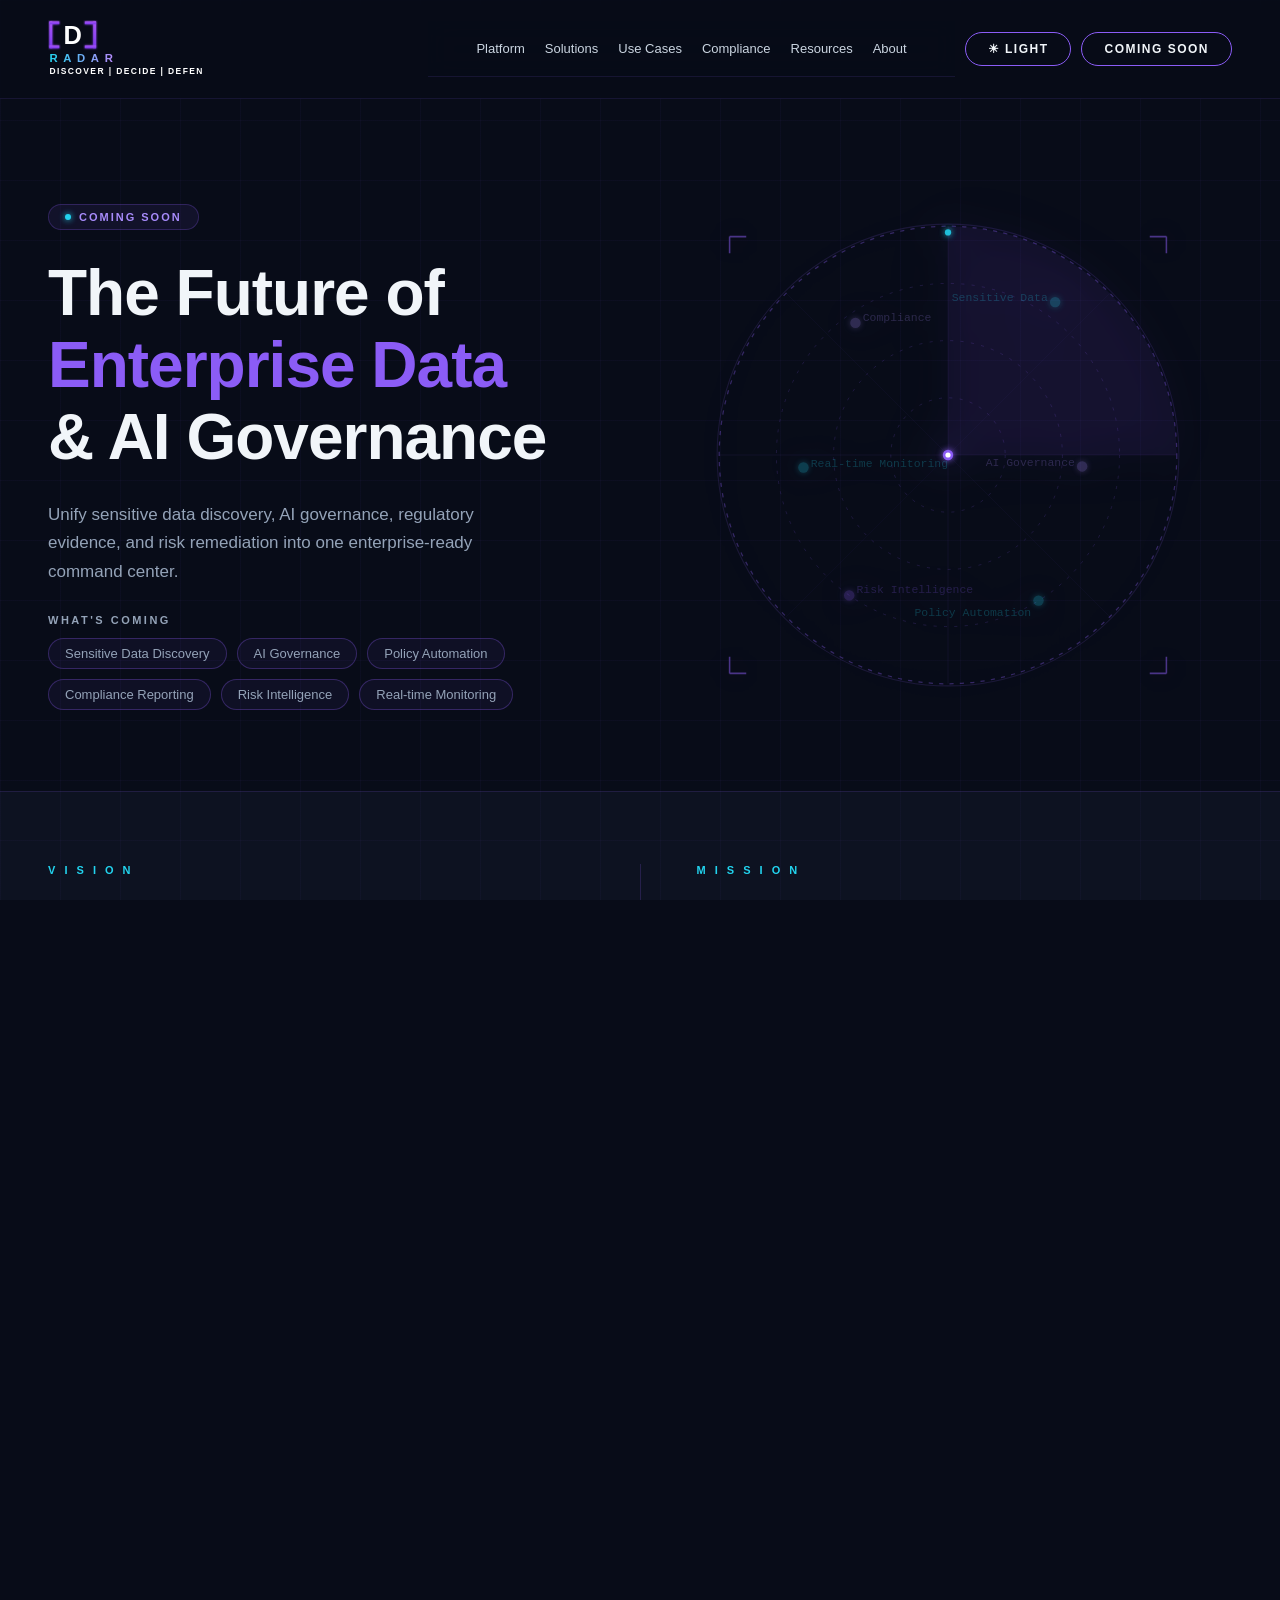
==== index.html @ 1f40375f "Fix: force light mode text colors in Vision/Mission with !important" ====
<!DOCTYPE html>
<html lang="en">
<head>
  <meta charset="UTF-8" />
  <meta name="viewport" content="width=device-width, initial-scale=1.0" />
  <title>D-Radar — The Future of Enterprise Data & AI Governance</title>
  <meta name="description" content="D-Radar is the command center for enterprise data and AI governance. Data Lineage, AI Model Governance, Policy Automation, Compliance Reporting." />
  <style>
    *, *::before, *::after { box-sizing: border-box; margin: 0; padding: 0; }

    :root {
      --bg:        #080c18;
      --bg2:       #0d1221;
      --purple:    #8b5cf6;
      --purple2:   #a78bfa;
      --cyan:      #22d3ee;
      --text:      #f1f5f9;
      --muted:     #94a3b8;
      --border:    rgba(139,92,246,0.25);
    }

    html, body {
      height: 100%;
      font-family: 'Inter', -apple-system, BlinkMacSystemFont, 'Segoe UI', sans-serif;
      background: var(--bg);
      color: var(--text);
      overflow-x: hidden;
    }

    /* ── NAV ── */
    nav {
      position: fixed; top: 0; left: 0; right: 0; z-index: 100;
      display: flex; align-items: center; justify-content: space-between;
      padding: 20px 48px;
      background: rgba(8,12,24,0.85);
      backdrop-filter: blur(12px);
      border-bottom: 1px solid rgba(139,92,246,0.12);
    }

    .logo {
      display: flex; align-items: center;
      text-decoration: none;
      gap: 0;
    }
    .logo svg { height: 58px; width: auto; }

    .nav-cta {
      padding: 9px 22px;
      border: 1.5px solid var(--purple);
      border-radius: 999px;
      font-size: 12px; font-weight: 600; letter-spacing: 1.5px;
      color: var(--text); text-transform: uppercase;
      cursor: pointer; background: transparent;
      transition: background 0.2s, color 0.2s;
    }
    .nav-cta:hover { background: var(--purple); color: #fff; }

    /* ── HERO ── */
    .hero {
      display: grid;
      grid-template-columns: 1fr 1fr;
      align-items: center;
      padding: 96px 48px 72px;
      gap: 48px;
      max-width: 1400px;
      margin: 0 auto;
    }

    .hero-left { display: flex; flex-direction: column; gap: 28px; }

    .badge {
      display: inline-flex; align-items: center; gap: 8px;
      padding: 6px 16px;
      border: 1px solid var(--border);
      border-radius: 999px;
      font-size: 11px; font-weight: 700; letter-spacing: 2px;
      color: var(--purple2); text-transform: uppercase;
      background: rgba(139,92,246,0.08);
      width: fit-content;
    }
    .badge-dot {
      width: 6px; height: 6px; border-radius: 50%;
      background: var(--cyan);
      box-shadow: 0 0 6px var(--cyan);
      animation: pulse 2s ease-in-out infinite;
    }
    @keyframes pulse {
      0%, 100% { opacity: 1; transform: scale(1); }
      50% { opacity: 0.5; transform: scale(0.8); }
    }

    h1 {
      font-size: clamp(38px, 5vw, 64px);
      font-weight: 800;
      line-height: 1.12;
      letter-spacing: -1px;
    }
    h1 .accent { color: var(--purple); }

    .subtitle {
      font-size: 17px;
      color: var(--muted);
      line-height: 1.65;
      max-width: 440px;
    }

    /* ── EMAIL FORM ── */
    .form-row {
      display: flex; gap: 0;
      max-width: 420px;
    }
    .form-row input {
      flex: 1;
      padding: 14px 20px;
      background: rgba(255,255,255,0.05);
      border: 1.5px solid rgba(139,92,246,0.35);
      border-right: none;
      border-radius: 10px 0 0 10px;
      font-size: 14px; color: var(--text);
      outline: none;
      transition: border-color 0.2s;
    }
    .form-row input::placeholder { color: var(--muted); }
    .form-row input:focus { border-color: var(--purple); }
    .form-row button {
      padding: 14px 26px;
      background: var(--purple);
      border: none;
      border-radius: 0 10px 10px 0;
      font-size: 14px; font-weight: 700; color: #fff;
      cursor: pointer;
      transition: background 0.2s, transform 0.1s;
      white-space: nowrap;
    }
    .form-row button:hover { background: #7c3aed; }
    .form-row button:active { transform: scale(0.98); }

    .form-note {
      font-size: 12px; color: var(--muted);
      margin-top: -16px;
    }

    /* ── WHAT'S COMING ── */
    .features-label {
      font-size: 11px; font-weight: 700; letter-spacing: 2.5px;
      color: var(--muted); text-transform: uppercase;
    }
    .features-pills {
      display: flex; flex-wrap: wrap; gap: 10px;
    }
    .pill {
      padding: 7px 16px;
      border: 1px solid rgba(139,92,246,0.3);
      border-radius: 999px;
      font-size: 13px; color: var(--muted);
      background: rgba(139,92,246,0.06);
      transition: border-color 0.2s, color 0.2s, background 0.2s;
      cursor: default;
    }
    .pill:hover {
      border-color: var(--purple);
      color: var(--purple2);
      background: rgba(139,92,246,0.12);
    }

    /* ── SUCCESS STATE ── */
    .success-msg {
      display: none;
      align-items: center;
      padding: 14px 20px;
      background: rgba(34,211,238,0.08);
      border: 1px solid rgba(34,211,238,0.3);
      border-radius: 10px;
      font-size: 14px; color: var(--cyan);
      max-width: 420px;
    }
    .success-msg.show { display: flex; }

    /* ── RADAR ── */
    .hero-right {
      display: flex; align-items: center; justify-content: center;
      position: relative;
    }

    .radar-wrap {
      position: relative;
      width: min(520px, 90vw);
      aspect-ratio: 1;
    }

    .radar-svg {
      width: 100%; height: 100%;
      overflow: visible;
    }

    /* Rotating sweep */
    .sweep-group {
      transform-origin: 50% 50%;
      animation: spin 6s linear infinite;
    }
    @keyframes spin {
      from { transform: rotate(0deg); }
      to   { transform: rotate(360deg); }
    }

    /* Blips — flash when sweep hits them */
    .blip {
      animation: blip-flash 6s ease-out infinite;
      opacity: 0.25;
    }
    @keyframes blip-flash {
      0%   { opacity: 1; }
      15%  { opacity: 0.7; }
      40%  { opacity: 0.25; }
      100% { opacity: 0.25; }
    }

    /* Glow on radar circle */
    .radar-glow {
      filter: drop-shadow(0 0 18px rgba(139,92,246,0.4))
              drop-shadow(0 0 36px rgba(139,92,246,0.15));
    }

    /* ── FOOTER ── */
    footer {
      border-top: 1px solid rgba(139,92,246,0.12);
      padding: 24px 48px;
      display: flex; align-items: center; justify-content: space-between;
      font-size: 13px; color: var(--muted);
      max-width: 100%;
    }
    footer a { color: var(--muted); text-decoration: none; }
    footer a:hover { color: var(--purple2); }

    /* ── BG GRID ── */
    body::before {
      content: '';
      position: fixed; inset: 0; z-index: 0;
      background-image:
        linear-gradient(rgba(139,92,246,0.04) 1px, transparent 1px),
        linear-gradient(90deg, rgba(139,92,246,0.04) 1px, transparent 1px);
      background-size: 60px 60px;
      pointer-events: none;
    }
    nav, .hero, footer { position: relative; z-index: 1; }

    /* ── LIGHT MODE ── */
    body.light { background: #f8f9ff; color: #1e1b4b; }
    body.light::before { background: radial-gradient(circle at 15% 10%,rgba(79,70,229,.1),transparent 28rem),linear-gradient(180deg,#f8f9ff,#eef2ff 70%); }
    body.light::after { background-image: linear-gradient(rgba(79,70,229,.04) 1px,transparent 1px),linear-gradient(90deg,rgba(79,70,229,.04) 1px,transparent 1px); }
    body.light nav { background: rgba(255,255,255,.95); border-bottom-color: rgba(79,70,229,.15); }
    /* !important overrides inline style= on nav links */
    body.light nav a { color: #374151 !important; }
    body.light nav a:hover { color: #4f46e5 !important; }
    body.light .logo-d { fill: #1e1b4b; }
    body.light .logo-tagline { fill: #000000 !important; }
    body.light h1 { color: #1e1b4b; }
    body.light h1 .accent { color: #4f46e5; }
    body.light .subtitle { color: #374151; }
    body.light .badge { background: rgba(79,70,229,.08); border-color: rgba(79,70,229,.25); color: #4f46e5; }
    body.light .badge-dot { background: #4f46e5; box-shadow: 0 0 6px #4f46e5; }
    body.light .features-label { color: #374151; font-weight: 800; }
    body.light .pill { border-color: rgba(79,70,229,.25); color: #374151; background: rgba(79,70,229,.05); }
    body.light .pill:hover { border-color: #4f46e5; color: #4f46e5; background: rgba(79,70,229,.1); }
    body.light .form-row input { background: #fff; border-color: rgba(79,70,229,.35); color: #1e1b4b; }
    body.light .form-row input::placeholder { color: #94a3b8; }
    body.light .form-row button { background: #4f46e5; }
    body.light .form-row button:hover { background: #4338ca; }
    body.light .form-note { color: #64748b; }
    body.light footer { border-top-color: rgba(79,70,229,.14); color: #64748b; }
    body.light footer a { color: #64748b; }
    body.light footer a:hover { color: #4f46e5; }
    body.light .nav-cta { border-color: rgba(79,70,229,.4); color: #4f46e5 !important; }
    body.light .nav-cta:hover { background: #4f46e5; color: #fff !important; }
    body.light .ham-btn { border-color: rgba(79,70,229,.4); color: #4f46e5; }
    body.light .nav-links-home { background: rgba(255,255,255,.97); border-bottom-color: rgba(79,70,229,.15); }
    body.light .nav-links-home a { border-bottom-color: rgba(79,70,229,.08); }
    body.light .success-msg { background: rgba(79,70,229,.08); border-color: rgba(79,70,229,.3); color: #4f46e5; }
    body.light .radar-svg text { fill: #0f172a !important; fill-opacity: 1 !important; }
    body.light .blip { opacity: 1 !important; animation: none !important; }

    /* ── VISION / MISSION ── */
    .vm-section {
      background: #0d1221;
      border-top: 1px solid rgba(139,92,246,.15);
      border-bottom: 1px solid rgba(139,92,246,.15);
      padding: 72px 48px;
    }
    .vm-inner {
      max-width: 1200px; margin: 0 auto;
      display: grid; grid-template-columns: 1fr auto 1fr; gap: 0; align-items: start;
    }
    .vm-label {
      font-size: 11px; font-weight: 700; letter-spacing: 3px;
      text-transform: uppercase; display: block; margin-bottom: 20px;
    }
    .vm-heading {
      font-size: clamp(28px, 3.5vw, 46px); font-weight: 900;
      color: #fff; line-height: 1.1; letter-spacing: -1px; margin: 0;
    }
    .vm-rule {
      width: 60px; height: 3px; background: var(--cyan);
      margin: 24px 0 28px; border-radius: 2px;
    }
    .vm-body {
      font-size: 16px; color: var(--muted); line-height: 1.7; max-width: 480px;
    }
    .vm-divider {
      width: 1px; background: rgba(139,92,246,.2);
      margin: 0 56px; align-self: stretch; min-height: 200px;
    }
    .vm-cards { display: flex; flex-direction: column; gap: 14px; margin-top: 0; }
    .vm-card {
      border-left: 3px solid var(--accent);
      background: rgba(255,255,255,.04);
      border-radius: 0 12px 12px 0;
      padding: 16px 20px;
    }
    .vm-card strong { display: block; font-size: 15px; font-weight: 700; color: #fff; margin-bottom: 5px; }
    .vm-card p { font-size: 13px; color: var(--muted); line-height: 1.5; margin: 0; }

    /* light mode */
    body.light .vm-section { background: #eef2ff !important; border-color: rgba(79,70,229,.15); }
    body.light .vm-label { color: #4f46e5 !important; }
    body.light .vm-heading { color: #1e1b4b !important; }
    body.light .vm-rule { background: #4f46e5 !important; }
    body.light .vm-body { color: #374151 !important; }
    body.light .vm-divider { background: rgba(79,70,229,.2); }
    body.light .vm-card { background: rgba(79,70,229,.08) !important; }
    body.light .vm-card strong { color: #1e1b4b !important; }
    body.light .vm-card p { color: #374151 !important; }

    /* ── NOTIFY SECTION ── */
    .notify-section {
      padding: 72px 48px;
      border-top: 1px solid rgba(139,92,246,.15);
    }
    .notify-inner {
      max-width: 1200px; margin: 0 auto;
      display: flex; align-items: center; justify-content: space-between;
      gap: 48px; flex-wrap: wrap;
    }
    .notify-heading {
      font-size: clamp(28px, 3vw, 42px); font-weight: 900;
      color: #fff; line-height: 1.1; letter-spacing: -1px; margin: 0 0 10px;
    }
    .notify-sub { font-size: 16px; color: var(--muted); line-height: 1.6; }
    .notify-form-wrap { flex: 1; min-width: 280px; max-width: 440px; display: flex; flex-direction: column; gap: 10px; }
    body.light .notify-heading { color: #1e1b4b; }
    body.light .notify-sub { color: #374151; }
    body.light .notify-section { border-top-color: rgba(79,70,229,.15); }

    /* ── HAMBURGER ── */
    .nav-links-home { display: flex; align-items: center; gap: 20px; }
    .ham-btn {
      display: none; background: transparent; border: 1px solid rgba(139,92,246,.35);
      color: #a78bfa; border-radius: 10px; padding: 8px 10px; cursor: pointer;
      line-height: 0; transition: .2s;
    }
    .ham-btn:hover { background: rgba(139,92,246,.12); }
    .nav-actions-home { display: flex; align-items: center; gap: 10px; }

    /* ── RESPONSIVE ── */
    @media (max-width: 1024px) {
      nav { padding: 16px 24px; }
      .nav-links-home {
        display: none; flex-direction: column; align-items: stretch;
        position: fixed; top: 66px; left: 0; right: 0;
        background: rgba(8,12,24,.97); backdrop-filter: blur(16px);
        border-bottom: 1px solid rgba(139,92,246,.2);
        padding: 8px 0; z-index: 99;
      }
      .nav-links-home.open { display: flex; }
      .nav-links-home a {
        padding: 14px 24px !important; font-size: 15px !important;
        border-bottom: 1px solid rgba(139,92,246,.08);
      }
      .nav-links-home a:last-child { border-bottom: none; }
      .ham-btn { display: inline-flex; }
      .nav-cta-coming-soon { display: none; }
      .hero {
        grid-template-columns: 1fr;
        padding: 80px 24px 60px;
        text-align: center;
      }
      .hero-left { align-items: center; }
      .subtitle { max-width: 100%; }
      .form-row { max-width: 100%; }
      .features-pills { justify-content: center; }
      .hero-right { order: -1; }
      .radar-wrap { width: min(320px, 80vw); }
      footer { padding: 20px 24px; flex-direction: column; gap: 8px; text-align: center; }
      .vm-section { padding: 52px 24px; }
      .notify-section { padding: 52px 24px; }
      .notify-inner { flex-direction: column; align-items: flex-start; }
      .notify-form-wrap { max-width: 100%; width: 100%; }
      .vm-inner { grid-template-columns: 1fr; gap: 48px; }
      .vm-divider { display: none; }
      .vm-body { max-width: 100%; }
    }
  </style>
</head>
<body>

<!-- NAV -->
<nav>
  <a class="logo" href="#">
    <svg viewBox="0 0 220 82" fill="none" xmlns="http://www.w3.org/2000/svg">
      <defs>
        <linearGradient id="bracketGrad" x1="0" y1="0" x2="0" y2="1">
          <stop offset="0%" stop-color="#a855f7"/>
          <stop offset="100%" stop-color="#7c3aed"/>
        </linearGradient>
        <linearGradient id="textGrad" x1="0" y1="0" x2="1" y2="0">
          <stop offset="0%" stop-color="#22d3ee"/>
          <stop offset="100%" stop-color="#c084fc"/>
        </linearGradient>
        <filter id="lglow"><feGaussianBlur stdDeviation="1.5" result="b"/><feMerge><feMergeNode in="b"/><feMergeNode in="SourceGraphic"/></feMerge></filter>
      </defs>
      <g filter="url(#lglow)">
        <rect x="2"  y="2"  width="4" height="38" fill="url(#bracketGrad)"/>
        <rect x="2"  y="2"  width="14" height="4"  fill="url(#bracketGrad)"/>
        <rect x="2"  y="36" width="14" height="4"  fill="url(#bracketGrad)"/>
      </g>
      <g filter="url(#lglow)">
        <rect x="64" y="2"  width="4" height="38" fill="url(#bracketGrad)"/>
        <rect x="52" y="2"  width="16" height="4"  fill="url(#bracketGrad)"/>
        <rect x="52" y="36" width="16" height="4"  fill="url(#bracketGrad)"/>
      </g>
      <text x="35" y="34" font-family="Arial Black,Arial,sans-serif" font-weight="900"
            font-size="36" fill="white" text-anchor="middle" class="logo-d">D</text>
      <text x="2" y="60" font-family="Arial,sans-serif" font-weight="700"
            font-size="16" fill="url(#textGrad)" letter-spacing="8">RADAR</text>
      <text x="2" y="77" font-family="Arial,sans-serif" font-weight="700"
            font-size="12" fill="white" letter-spacing="2" class="logo-tagline">DISCOVER  |  DECIDE  |  DEFEND</text>
    </svg>
  </a>
  <div class="nav-actions-home">
    <nav id="index-nav-links" class="nav-links-home">
      <a href="platform.html" style="font-size:13px;color:#cbd5e1;text-decoration:none;font-weight:500;">Platform</a>
      <a href="solutions.html" style="font-size:13px;color:#cbd5e1;text-decoration:none;font-weight:500;">Solutions</a>
      <a href="use-cases.html" style="font-size:13px;color:#cbd5e1;text-decoration:none;font-weight:500;">Use Cases</a>
      <a href="compliance.html" style="font-size:13px;color:#cbd5e1;text-decoration:none;font-weight:500;">Compliance</a>
      <a href="resources.html" style="font-size:13px;color:#cbd5e1;text-decoration:none;font-weight:500;">Resources</a>
      <a href="about.html" style="font-size:13px;color:#cbd5e1;text-decoration:none;font-weight:500;">About</a>
    </nav>
    <button id="theme-toggle" class="nav-cta" style="font-size:12px;">☀ Light</button>
    <button class="nav-cta nav-cta-coming-soon" onclick="document.getElementById('email').focus()">Coming Soon</button>
    <button id="ham-btn" class="ham-btn" aria-label="Open navigation menu" aria-expanded="false" aria-controls="index-nav-links">
      <svg viewBox="0 0 24 24" width="20" height="20" fill="none" stroke="currentColor" stroke-width="2.5" stroke-linecap="round" aria-hidden="true"><line x1="3" y1="6" x2="21" y2="6"/><line x1="3" y1="12" x2="21" y2="12"/><line x1="3" y1="18" x2="21" y2="18"/></svg>
    </button>
  </div>
</nav>

<!-- HERO -->
<section class="hero">
  <div class="hero-left">
    <span class="badge"><span class="badge-dot"></span>Coming Soon</span>

    <h1>The Future of<br><span class="accent">Enterprise Data</span><br>&amp; AI Governance</h1>

    <p class="subtitle">
      Unify sensitive data discovery, AI governance, regulatory evidence, and risk remediation into one enterprise-ready command center.
    </p>

    <div style="display:flex;flex-direction:column;gap:12px">
      <span class="features-label">What's Coming</span>
      <div class="features-pills">
        <span class="pill">Sensitive Data Discovery</span>
        <span class="pill">AI Governance</span>
        <span class="pill">Policy Automation</span>
        <span class="pill">Compliance Reporting</span>
        <span class="pill">Risk Intelligence</span>
        <span class="pill">Real-time Monitoring</span>
      </div>
    </div>
  </div>

  <!-- RADAR -->
  <div class="hero-right">
    <div class="radar-wrap">
      <svg class="radar-svg radar-glow" viewBox="0 0 500 500" fill="none" xmlns="http://www.w3.org/2000/svg">
        <defs>
          <filter id="lineGlow" x="-50%" y="-50%" width="200%" height="200%">
            <feGaussianBlur stdDeviation="3" result="blur"/>
            <feMerge><feMergeNode in="blur"/><feMergeNode in="SourceGraphic"/></feMerge>
          </filter>
          <filter id="blipGlow" x="-100%" y="-100%" width="300%" height="300%">
            <feGaussianBlur stdDeviation="3" result="blur"/>
            <feMerge><feMergeNode in="blur"/><feMergeNode in="SourceGraphic"/></feMerge>
          </filter>
          <clipPath id="radarClip">
            <circle cx="250" cy="250" r="220"/>
          </clipPath>
        </defs>

        <!-- Outer ring glow -->
        <circle cx="250" cy="250" r="222" stroke="#8b5cf6" stroke-width="1" stroke-opacity="0.15"/>

        <!-- Concentric circles -->
        <circle cx="250" cy="250" r="220" stroke="#8b5cf6" stroke-width="1.2" stroke-opacity="0.35" stroke-dasharray="4 6"/>
        <circle cx="250" cy="250" r="165" stroke="#8b5cf6" stroke-width="0.8" stroke-opacity="0.2" stroke-dasharray="3 7"/>
        <circle cx="250" cy="250" r="110" stroke="#8b5cf6" stroke-width="0.8" stroke-opacity="0.2" stroke-dasharray="3 7"/>
        <circle cx="250" cy="250" r="55"  stroke="#8b5cf6" stroke-width="0.8" stroke-opacity="0.2" stroke-dasharray="3 7"/>

        <!-- Cross-hair lines -->
        <line x1="30"  y1="250" x2="470" y2="250" stroke="#8b5cf6" stroke-width="0.5" stroke-opacity="0.15"/>
        <line x1="250" y1="30"  x2="250" y2="470" stroke="#8b5cf6" stroke-width="0.5" stroke-opacity="0.15"/>
        <line x1="94"  y1="94"  x2="406" y2="406" stroke="#8b5cf6" stroke-width="0.4" stroke-opacity="0.1"/>
        <line x1="406" y1="94"  x2="94"  y2="406" stroke="#8b5cf6" stroke-width="0.4" stroke-opacity="0.1"/>

        <!-- Rotating sweep group (6s period) -->
        <g class="sweep-group" style="transform-origin:250px 250px">
          <path d="M250,250 L250,30 A220,220,0,0,1,470,250 Z"
                fill="#8b5cf6" fill-opacity="0.07" clip-path="url(#radarClip)"/>
          <line x1="250" y1="250" x2="250" y2="32"
                stroke="#22d3ee" stroke-width="1.8" stroke-linecap="round"
                filter="url(#lineGlow)" stroke-opacity="0.95"/>
          <circle cx="250" cy="36" r="3" fill="#22d3ee" filter="url(#blipGlow)" opacity="0.9"/>
        </g>

        <!-- Labeled blips — delay = angle/360 * 6s -->

        <!-- Sensitive Data Discovery ~35°: delay=0.58s, r=165 -->
        <g class="blip" style="animation-delay:0.58s">
          <circle cx="353" cy="103" r="5" fill="#22d3ee" filter="url(#blipGlow)"/>
          <text x="346" y="102" font-size="11" fill="#22d3ee" fill-opacity="0.9" font-family="monospace" text-anchor="end" class="rl">Sensitive Data</text>
        </g>

        <!-- AI Governance ~95°: delay=1.58s, r=110 -->
        <g class="blip" style="animation-delay:1.58s">
          <circle cx="379" cy="261" r="5" fill="#a78bfa" filter="url(#blipGlow)"/>
          <text font-size="11" fill="#a78bfa" fill-opacity="0.9" font-family="monospace" text-anchor="end" class="rl" x="372" y="261">AI Governance</text>
        </g>

        <!-- Policy Automation ~150°: delay=2.50s, r=165 -->
        <g class="blip" style="animation-delay:2.50s">
          <circle cx="337" cy="390" r="5" fill="#22d3ee" filter="url(#blipGlow)"/>
          <text x="330" y="405" font-size="11" fill="#22d3ee" fill-opacity="0.9" font-family="monospace" text-anchor="end" class="rl">Policy Automation</text>
        </g>

        <!-- Risk Intelligence ~210°: delay=3.50s, r=155 -->
        <g class="blip" style="animation-delay:3.50s">
          <circle cx="155" cy="385" r="5" fill="#8b5cf6" filter="url(#blipGlow)"/>
          <text x="162" y="383" font-size="11" fill="#8b5cf6" fill-opacity="0.9" font-family="monospace" text-anchor="start" class="rl">Risk Intelligence</text>
        </g>

        <!-- Real-time Monitoring ~270°: delay=4.50s, r=110 -->
        <g class="blip" style="animation-delay:4.50s">
          <circle cx="111" cy="262" r="5" fill="#22d3ee" filter="url(#blipGlow)"/>
          <text font-size="11" fill="#22d3ee" fill-opacity="0.9" font-family="monospace" text-anchor="start" class="rl" x="118" y="262">Real-time Monitoring</text>
        </g>

        <!-- Compliance Reporting ~305°: delay=5.08s, r=165 -->
        <g class="blip" style="animation-delay:5.08s">
          <circle cx="161" cy="123" r="5" fill="#a78bfa" filter="url(#blipGlow)"/>
          <text x="168" y="121" font-size="11" fill="#a78bfa" fill-opacity="0.9" font-family="monospace" text-anchor="start" class="rl">Compliance</text>
        </g>

        <!-- Centre dot -->
        <circle cx="250" cy="250" r="5" fill="#8b5cf6" filter="url(#blipGlow)"/>
        <circle cx="250" cy="250" r="2.5" fill="#fff"/>

        <!-- Corner bracket decorations -->
        <g stroke="#8b5cf6" stroke-width="1.5" stroke-opacity="0.5">
          <path d="M40,40 L40,56 M40,40 L56,40"/>
          <path d="M460,40 L460,56 M460,40 L444,40"/>
          <path d="M40,460 L40,444 M40,460 L56,460"/>
          <path d="M460,460 L460,444 M460,460 L444,460"/>
        </g>

      </svg>
    </div>
  </div>
</section>

<!-- VISION / MISSION (moved up, right after hero) -->
<section class="vm-section">
  <div class="vm-inner">

    <!-- LEFT: VISION -->
    <div class="vm-vision">
      <span class="vm-label" style="color:var(--cyan)">V I S I O N</span>
      <h2 class="vm-heading">The Global Enterprise Trust Layer</h2>
      <div class="vm-rule"></div>
      <p class="vm-body">Regulatory obligation across any jurisdiction is not checked but computed. Sensitive data is not managed but governed — continuously, automatically, at scale.</p>
    </div>

    <!-- DIVIDER -->
    <div class="vm-divider"></div>

    <!-- RIGHT: MISSION -->
    <div class="vm-mission">
      <span class="vm-label" style="color:var(--cyan)">M I S S I O N</span>
      <h2 class="vm-heading">Make Compliance a Computed Property</h2>
      <div class="vm-rule" style="background:var(--purple)"></div>
      <div class="vm-cards">
        <div class="vm-card" style="--accent:#22d3ee">
          <strong>Translate</strong>
          <p>Legal text → machine-executable rules via Law-to-Code Engine</p>
        </div>
        <div class="vm-card" style="--accent:#4f8ef7">
          <strong>Enforce</strong>
          <p>Rules evaluated in &lt;100ms against every data asset, continuously</p>
        </div>
        <div class="vm-card" style="--accent:#f59e0b">
          <strong>Prove</strong>
          <p>Auto-generate evidence artefacts for every regulatory obligation</p>
        </div>
      </div>
    </div>

  </div>
</section>

<!-- NOTIFY SECTION -->
<section class="notify-section">
  <div class="notify-inner">
    <div class="notify-text">
      <span class="badge" style="margin-bottom:16px"><span class="badge-dot"></span>Coming Soon</span>
      <h2 class="notify-heading">Be first in line</h2>
      <p class="notify-sub">Get early access when [D]-Radar launches for enterprise teams.</p>
    </div>
    <div class="notify-form-wrap">
      <div class="form-row" id="form-row">
        <input type="email" id="email" placeholder="your@company.com" autocomplete="email" />
        <button onclick="handleNotify()">Notify Me</button>
      </div>
      <div class="success-msg" id="success">
        ✓&nbsp; You're on the list — we'll reach out when D-Radar launches.
      </div>
      <p class="form-note">No spam. Early access for enterprise teams.</p>
    </div>
  </div>
</section>

<!-- FOOTER -->
<footer>
  <span>© 2026 [D]-Radar. All rights reserved.</span>
  <div style="display:flex;gap:24px;align-items:center;">
    <a href="mailto:hello@dradar.in">hello@dradar.in</a>
    <span style="color:var(--purple);font-weight:700;letter-spacing:1px;">[D]RADAR.IN</span>
  </div>
</footer>

<script>
  function handleNotify() {
    const email = document.getElementById('email').value.trim()
    if (!email || !email.includes('@')) {
      document.getElementById('email').style.borderColor = '#ef4444'
      setTimeout(() => document.getElementById('email').style.borderColor = '', 1500)
      return
    }
    window.location.href = 'mailto:hello@dradar.in?subject=Early%20Access%20Request&body=Email%3A%20' + encodeURIComponent(email)
    document.getElementById('form-row').style.display = 'none'
    document.getElementById('success').classList.add('show')
  }

  document.getElementById('email').addEventListener('keydown', e => {
    if (e.key === 'Enter') handleNotify()
  })

  // Home page hamburger
  ;(function() {
    const hamBtn = document.getElementById('ham-btn')
    const navLinks = document.getElementById('index-nav-links')
    if (!hamBtn || !navLinks) return
    const HAM = '<svg viewBox="0 0 24 24" width="20" height="20" fill="none" stroke="currentColor" stroke-width="2.5" stroke-linecap="round" aria-hidden="true"><line x1="3" y1="6" x2="21" y2="6"/><line x1="3" y1="12" x2="21" y2="12"/><line x1="3" y1="18" x2="21" y2="18"/></svg>'
    const X = '<svg viewBox="0 0 24 24" width="20" height="20" fill="none" stroke="currentColor" stroke-width="2.5" stroke-linecap="round" aria-hidden="true"><line x1="4" y1="4" x2="20" y2="20"/><line x1="20" y1="4" x2="4" y2="20"/></svg>'
    function closeMenu() {
      navLinks.classList.remove('open')
      hamBtn.setAttribute('aria-expanded', 'false')
      hamBtn.innerHTML = HAM
    }
    hamBtn.addEventListener('click', () => {
      const open = navLinks.classList.toggle('open')
      hamBtn.setAttribute('aria-expanded', String(open))
      hamBtn.innerHTML = open ? X : HAM
    })
    navLinks.querySelectorAll('a').forEach(a => a.addEventListener('click', closeMenu))
    document.addEventListener('click', e => {
      if (navLinks.classList.contains('open') && !navLinks.contains(e.target) && !hamBtn.contains(e.target)) closeMenu()
    })
  })()

  ;(function() {
    const btn = document.getElementById('theme-toggle')
    function applyTheme(light) {
      document.body.classList.toggle('light', light)
      if (btn) btn.textContent = light ? '🌑 Dark' : '☀ Light'
    }
    applyTheme(localStorage.getItem('theme') === 'light')
    if (btn) {
      btn.addEventListener('click', () => {
        const isLight = !document.body.classList.contains('light')
        applyTheme(isLight)
        localStorage.setItem('theme', isLight ? 'light' : 'dark')
      })
    }
  })()
</script>
</body>
</html>
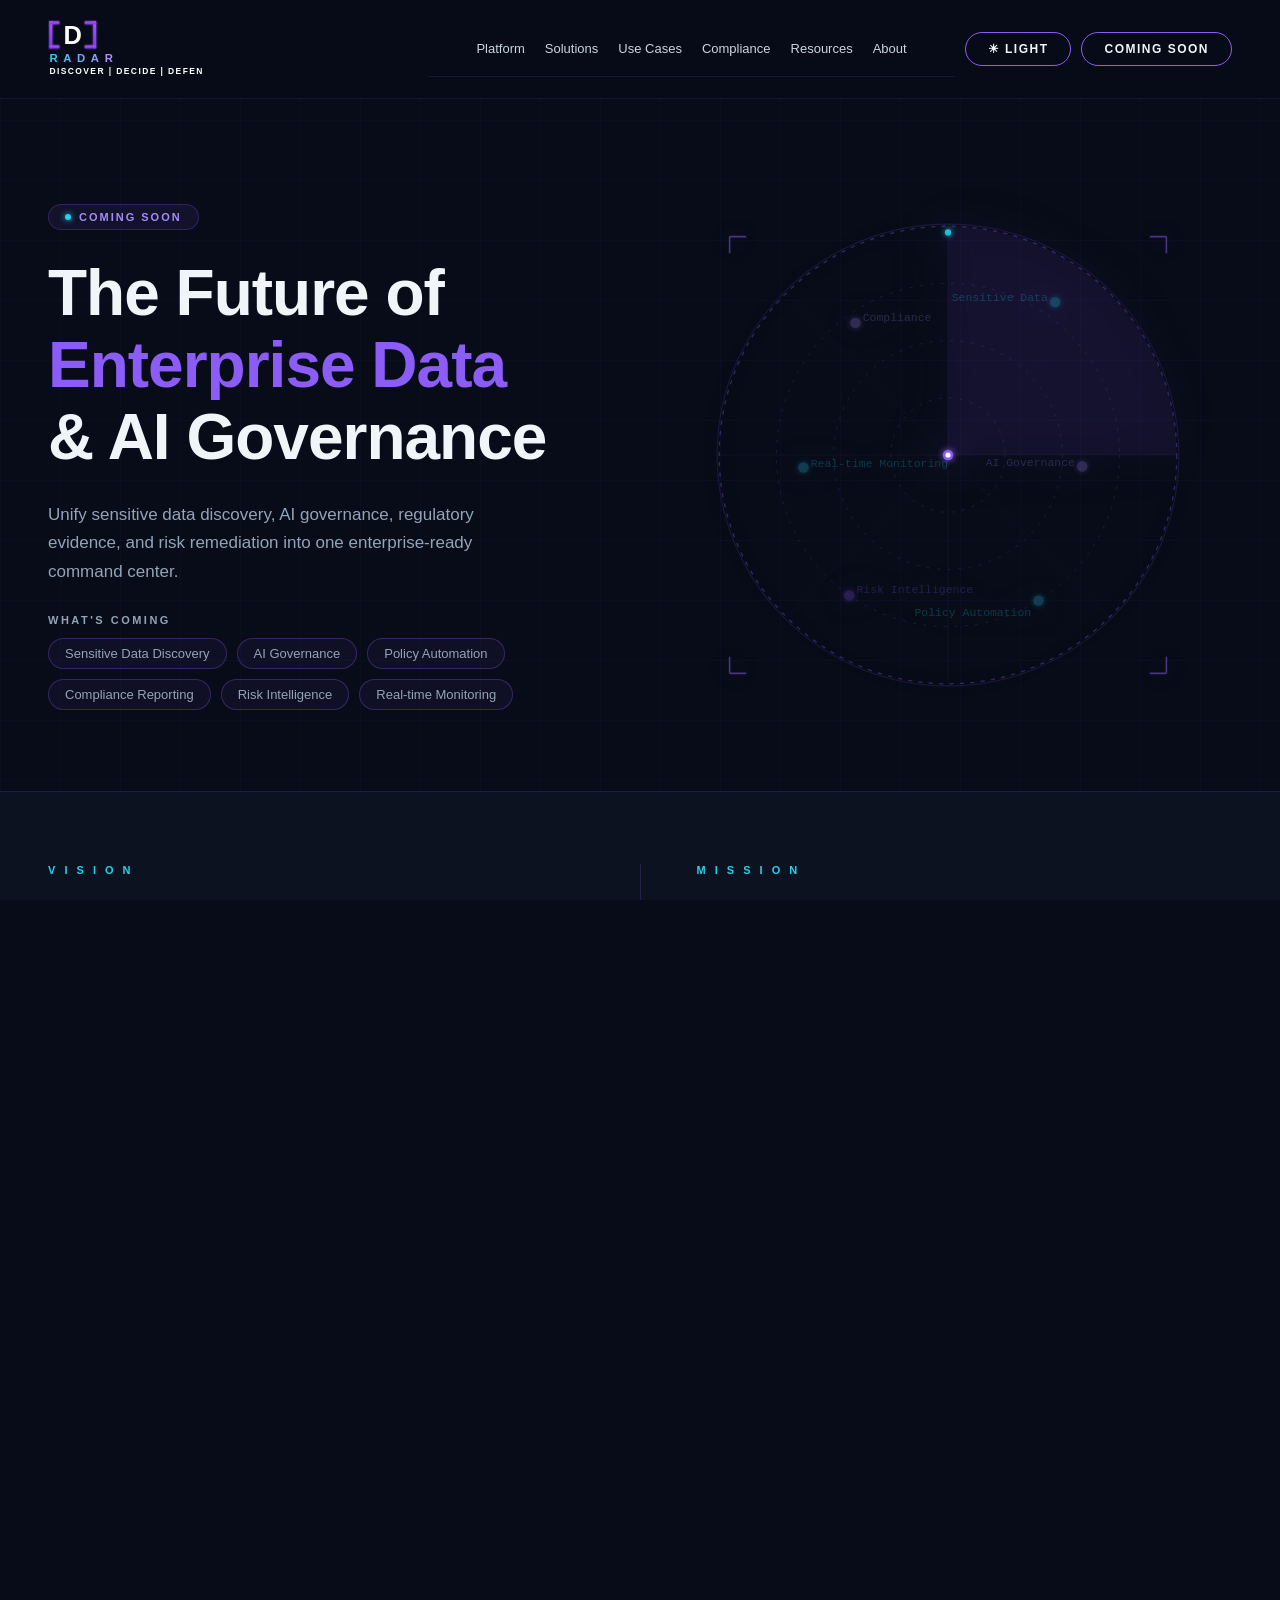
==== commit 324eb407: "Fix: add position:relative z-index:1 to vm-section and notify-section so they render above body::bef" ====
--- a/index.html
+++ b/index.html
@@ -242,7 +242,7 @@
       background-size: 60px 60px;
       pointer-events: none;
     }
-    nav, .hero, footer { position: relative; z-index: 1; }
+    nav, .hero, .vm-section, .notify-section, footer { position: relative; z-index: 1; }
 
     /* ── LIGHT MODE ── */
     body.light { background: #f8f9ff; color: #1e1b4b; }
@@ -294,6 +294,7 @@
       font-size: 11px; font-weight: 700; letter-spacing: 3px;
       text-transform: uppercase; display: block; margin-bottom: 20px;
     }
+    .vm-label-vision, .vm-label-mission { color: var(--cyan); }
     .vm-heading {
       font-size: clamp(28px, 3.5vw, 46px); font-weight: 900;
       color: #fff; line-height: 1.1; letter-spacing: -1px; margin: 0;
@@ -320,15 +321,16 @@
     .vm-card p { font-size: 13px; color: var(--muted); line-height: 1.5; margin: 0; }
 
     /* light mode */
-    body.light .vm-section { background: #eef2ff !important; border-color: rgba(79,70,229,.15); }
-    body.light .vm-label { color: #4f46e5 !important; }
-    body.light .vm-heading { color: #1e1b4b !important; }
-    body.light .vm-rule { background: #4f46e5 !important; }
-    body.light .vm-body { color: #374151 !important; }
+    body.light .vm-section { background: #eef2ff; border-color: rgba(79,70,229,.15); }
+    body.light .vm-label-vision,
+    body.light .vm-label-mission { color: #4f46e5; }
+    body.light .vm-heading { color: #1e1b4b; }
+    body.light .vm-rule { background: #4f46e5; }
+    body.light .vm-body { color: #374151; }
     body.light .vm-divider { background: rgba(79,70,229,.2); }
-    body.light .vm-card { background: rgba(79,70,229,.08) !important; }
-    body.light .vm-card strong { color: #1e1b4b !important; }
-    body.light .vm-card p { color: #374151 !important; }
+    body.light .vm-card { background: rgba(79,70,229,.08); }
+    body.light .vm-card strong { color: #1e1b4b; }
+    body.light .vm-card p { color: #374151; }
 
     /* ── NOTIFY SECTION ── */
     .notify-section {
@@ -580,7 +582,7 @@
 
     <!-- LEFT: VISION -->
     <div class="vm-vision">
-      <span class="vm-label" style="color:var(--cyan)">V I S I O N</span>
+      <span class="vm-label vm-label-vision">V I S I O N</span>
       <h2 class="vm-heading">The Global Enterprise Trust Layer</h2>
       <div class="vm-rule"></div>
       <p class="vm-body">Regulatory obligation across any jurisdiction is not checked but computed. Sensitive data is not managed but governed — continuously, automatically, at scale.</p>
@@ -591,7 +593,7 @@
 
     <!-- RIGHT: MISSION -->
     <div class="vm-mission">
-      <span class="vm-label" style="color:var(--cyan)">M I S S I O N</span>
+      <span class="vm-label vm-label-mission">M I S S I O N</span>
       <h2 class="vm-heading">Make Compliance a Computed Property</h2>
       <div class="vm-rule" style="background:var(--purple)"></div>
       <div class="vm-cards">
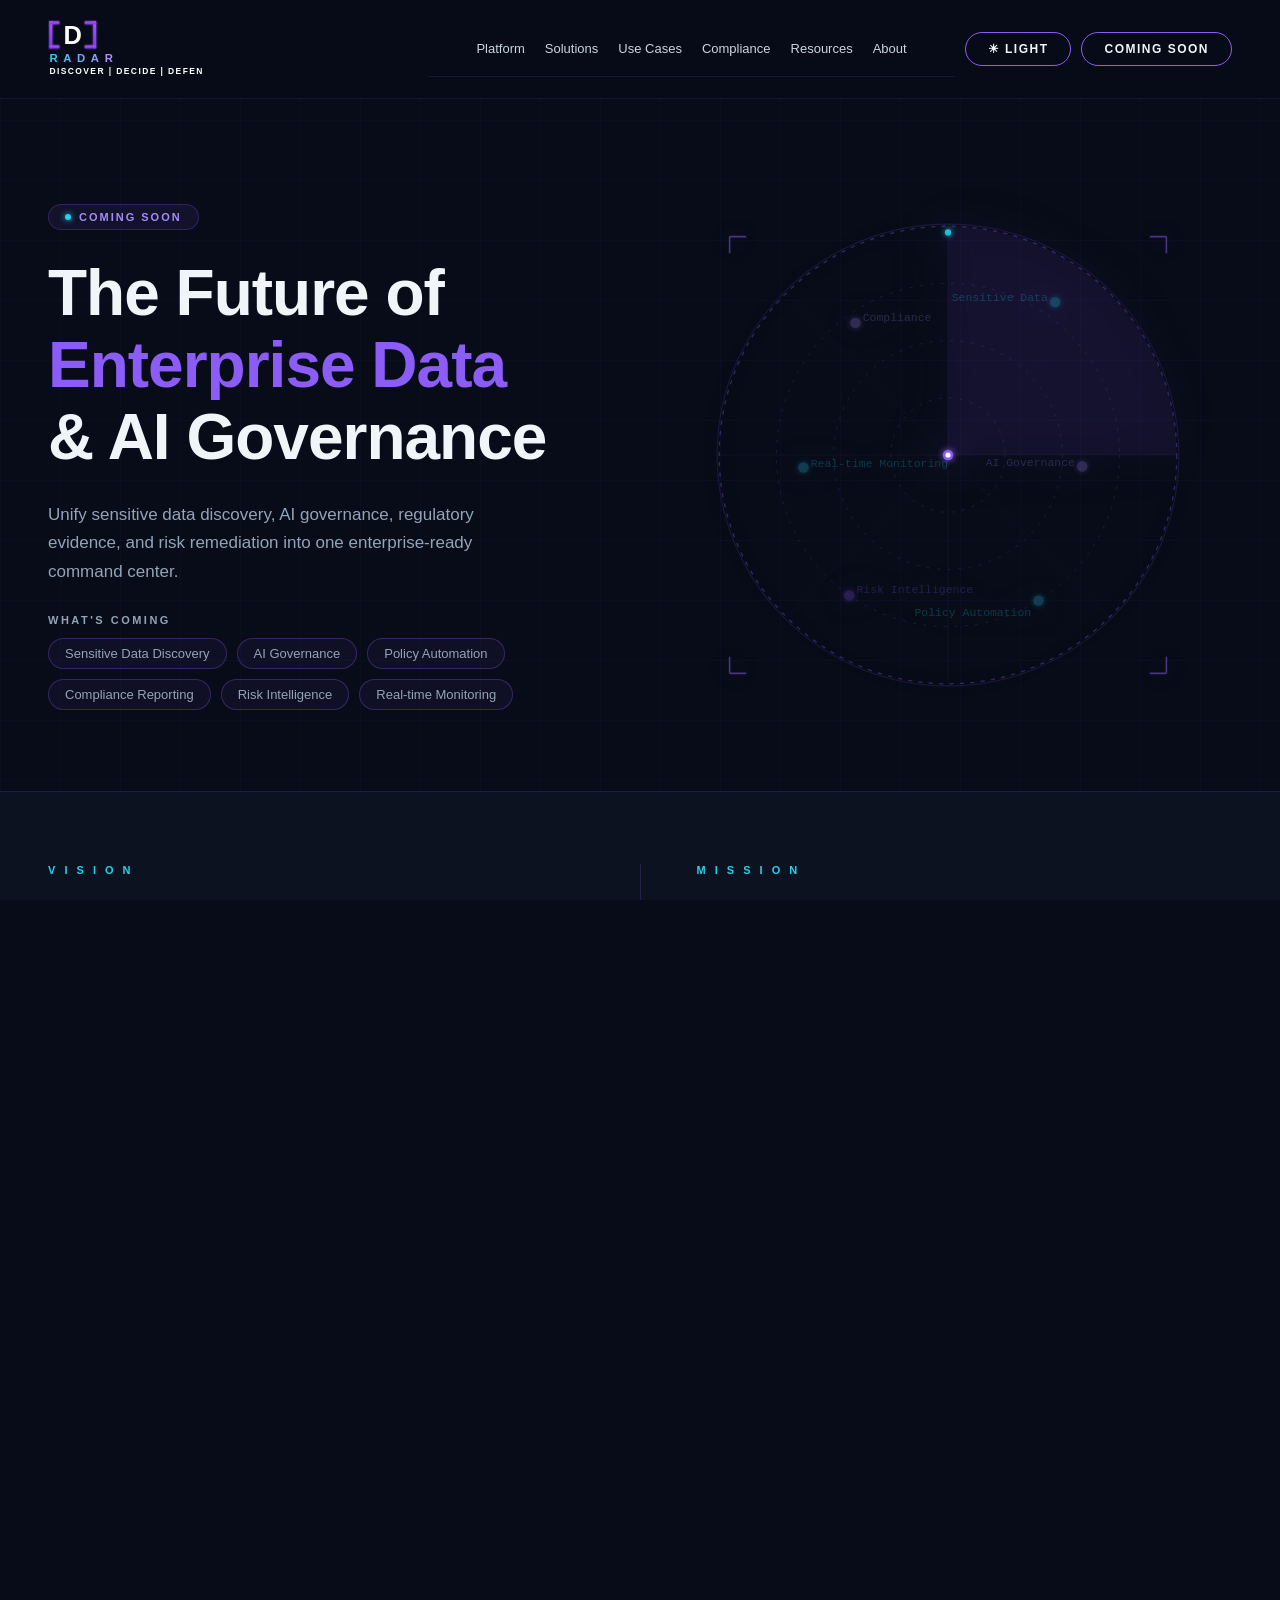
==== commit 37be7a83: "Reposition Vision/Mission copy toward data risk & enterprise trust Replace compliance-only framing w" ====
--- a/index.html
+++ b/index.html
@@ -304,8 +304,9 @@
       margin: 24px 0 28px; border-radius: 2px;
     }
     .vm-body {
-      font-size: 16px; color: var(--muted); line-height: 1.7; max-width: 480px;
-    }
+      font-size: 15px; color: var(--muted); line-height: 1.65; max-width: 480px;
+    }
+    .vm-body + .vm-body { margin-top: 14px; }
     .vm-divider {
       width: 1px; background: rgba(139,92,246,.2);
       margin: 0 56px; align-self: stretch; min-height: 200px;
@@ -585,7 +586,8 @@
       <span class="vm-label vm-label-vision">V I S I O N</span>
       <h2 class="vm-heading">The Global Enterprise Trust Layer</h2>
       <div class="vm-rule"></div>
-      <p class="vm-body">Regulatory obligation across any jurisdiction is not checked but computed. Sensitive data is not managed but governed — continuously, automatically, at scale.</p>
+      <p class="vm-body">Enterprises should be able to discover, decide, and defend data risk continuously — across cloud, SaaS, AI, databases, and jurisdictions.</p>
+      <p class="vm-body">D-RADAR turns fragmented data security, governance, and compliance signals into a computed trust layer for the modern enterprise.</p>
     </div>
 
     <!-- DIVIDER -->
@@ -594,20 +596,20 @@
     <!-- RIGHT: MISSION -->
     <div class="vm-mission">
       <span class="vm-label vm-label-mission">M I S S I O N</span>
-      <h2 class="vm-heading">Make Compliance a Computed Property</h2>
+      <h2 class="vm-heading">Make Data Risk a Computed Property</h2>
       <div class="vm-rule" style="background:var(--purple)"></div>
       <div class="vm-cards">
         <div class="vm-card" style="--accent:#22d3ee">
-          <strong>Translate</strong>
-          <p>Legal text → machine-executable rules via Law-to-Code Engine</p>
+          <strong>Discover</strong>
+          <p>Know where sensitive and critical data lives, who owns it, and how it moves.</p>
         </div>
         <div class="vm-card" style="--accent:#4f8ef7">
-          <strong>Enforce</strong>
-          <p>Rules evaluated in &lt;100ms against every data asset, continuously</p>
+          <strong>Decide</strong>
+          <p>Compute what matters most using exposure, access, business criticality, and control posture.</p>
         </div>
         <div class="vm-card" style="--accent:#f59e0b">
-          <strong>Prove</strong>
-          <p>Auto-generate evidence artefacts for every regulatory obligation</p>
+          <strong>Defend</strong>
+          <p>Reduce risk through automated remediation, policy enforcement, and evidence-ready controls.</p>
         </div>
       </div>
     </div>
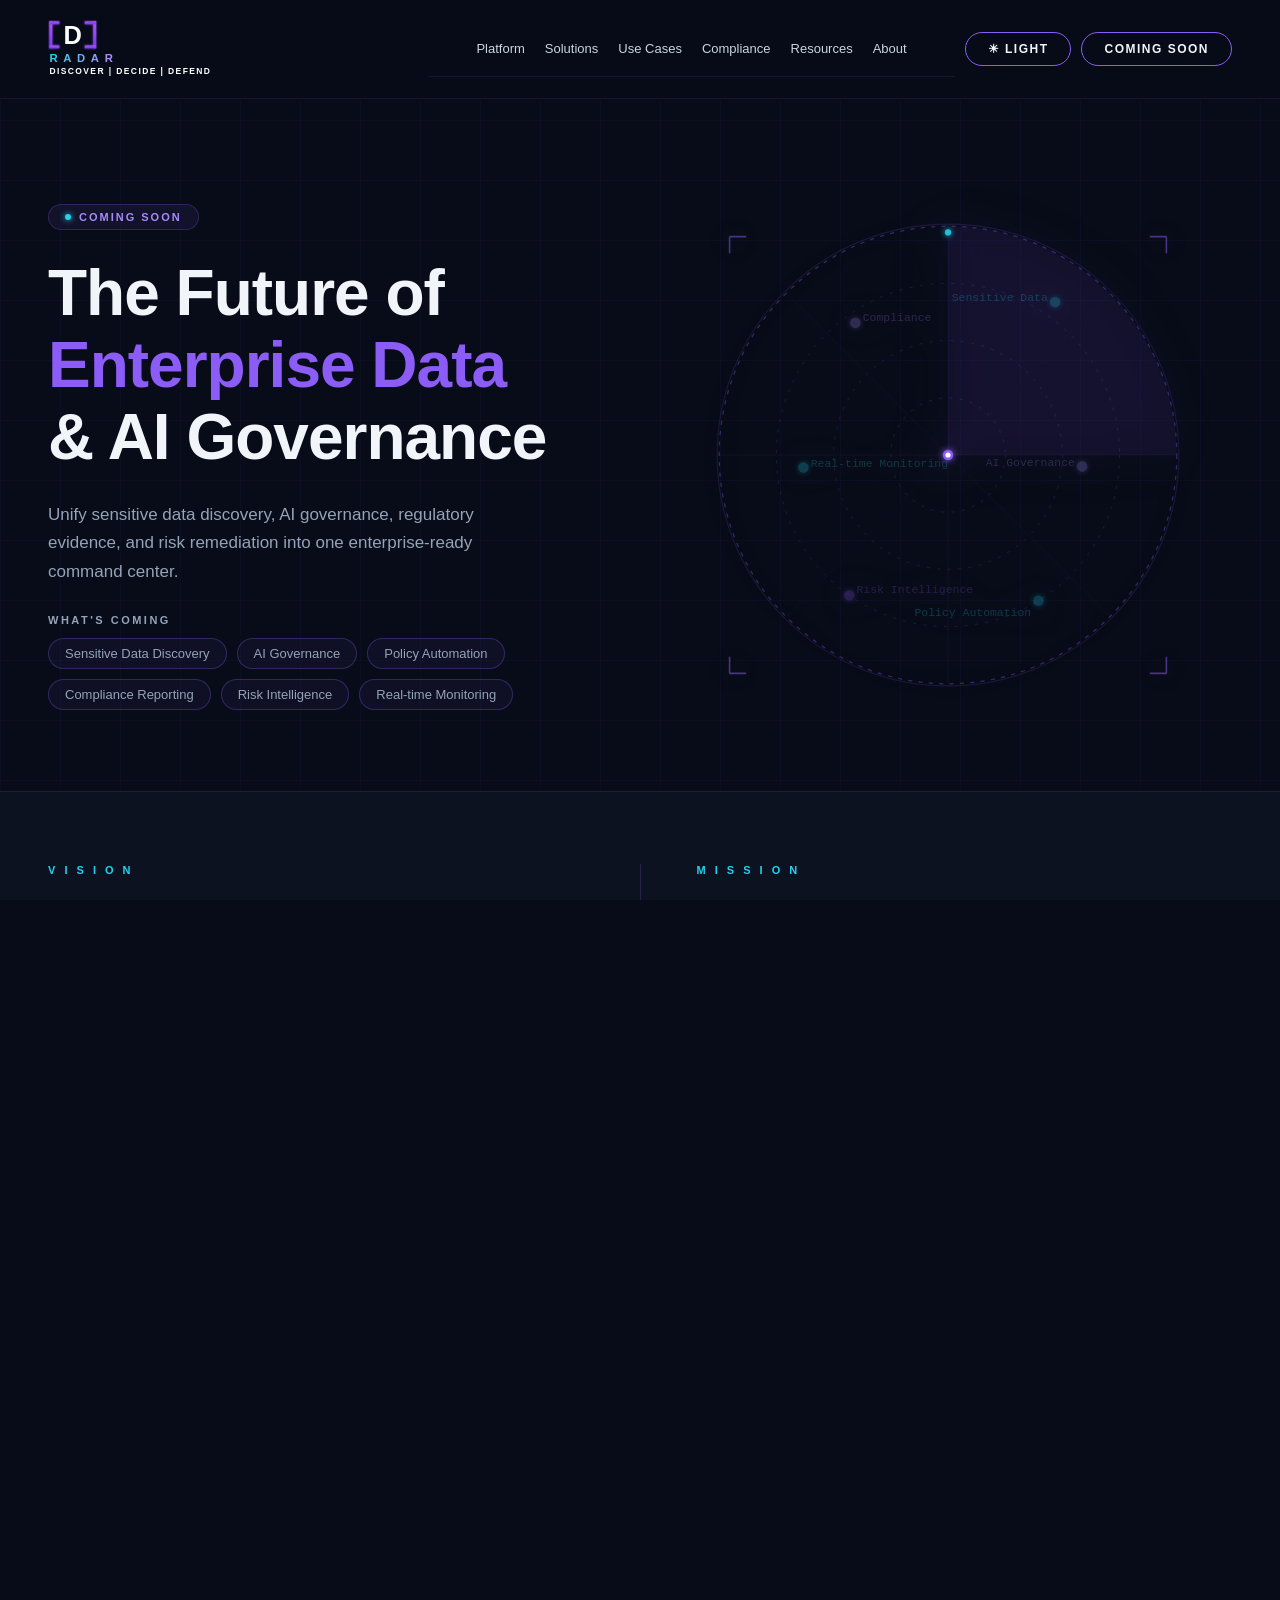
==== commit f39feeae: "Fix clipped "DEFEND" in logo tagline The nav logo SVG used a viewBox of 220x82, but the tagline text" ====
--- a/index.html
+++ b/index.html
@@ -137,7 +137,7 @@
 
     .form-note {
       font-size: 12px; color: var(--muted);
-      margin-top: -16px;
+      margin-top: 6px;
     }
 
     /* ── WHAT'S COMING ── */
@@ -186,6 +186,7 @@
       position: relative;
       width: min(520px, 90vw);
       aspect-ratio: 1;
+      isolation: isolate;
     }
 
     .radar-svg {
@@ -249,6 +250,7 @@
     body.light::before { background: radial-gradient(circle at 15% 10%,rgba(79,70,229,.1),transparent 28rem),linear-gradient(180deg,#f8f9ff,#eef2ff 70%); }
     body.light::after { background-image: linear-gradient(rgba(79,70,229,.04) 1px,transparent 1px),linear-gradient(90deg,rgba(79,70,229,.04) 1px,transparent 1px); }
     body.light nav { background: rgba(255,255,255,.95); border-bottom-color: rgba(79,70,229,.15); }
+    @media (max-width: 1024px) { body.light nav { background: rgba(255,255,255,1); backdrop-filter: none; } body.light .nav-links-home { background: rgba(255,255,255,1); } }
     /* !important overrides inline style= on nav links */
     body.light nav a { color: #374151 !important; }
     body.light nav a:hover { color: #4f46e5 !important; }
@@ -273,7 +275,7 @@
     body.light .nav-cta { border-color: rgba(79,70,229,.4); color: #4f46e5 !important; }
     body.light .nav-cta:hover { background: #4f46e5; color: #fff !important; }
     body.light .ham-btn { border-color: rgba(79,70,229,.4); color: #4f46e5; }
-    body.light .nav-links-home { background: rgba(255,255,255,.97); border-bottom-color: rgba(79,70,229,.15); }
+    body.light .nav-links-home { background: rgba(255,255,255,1); border-bottom-color: rgba(79,70,229,.15); }
     body.light .nav-links-home a { border-bottom-color: rgba(79,70,229,.08); }
     body.light .success-msg { background: rgba(79,70,229,.08); border-color: rgba(79,70,229,.3); color: #4f46e5; }
     body.light .radar-svg text { fill: #0f172a !important; fill-opacity: 1 !important; }
@@ -353,25 +355,30 @@
     body.light .notify-sub { color: #374151; }
     body.light .notify-section { border-top-color: rgba(79,70,229,.15); }
 
+    /* Hide radar while mobile menu is open to prevent GPU layer bleed-through */
+    body.menu-open .sweep-group,
+    body.menu-open .blip { animation-play-state: paused; }
+    body.menu-open .radar-wrap { visibility: hidden; }
+
     /* ── HAMBURGER ── */
     .nav-links-home { display: flex; align-items: center; gap: 20px; }
     .ham-btn {
       display: none; background: transparent; border: 1px solid rgba(139,92,246,.35);
       color: #a78bfa; border-radius: 10px; padding: 8px 10px; cursor: pointer;
-      line-height: 0; transition: .2s;
+      line-height: 0; transition: .2s; touch-action: manipulation;
     }
     .ham-btn:hover { background: rgba(139,92,246,.12); }
     .nav-actions-home { display: flex; align-items: center; gap: 10px; }
 
     /* ── RESPONSIVE ── */
     @media (max-width: 1024px) {
-      nav { padding: 16px 24px; }
+      nav { padding: 16px 24px; background: rgba(8,12,24,.98); backdrop-filter: none; }
       .nav-links-home {
         display: none; flex-direction: column; align-items: stretch;
-        position: fixed; top: 66px; left: 0; right: 0;
-        background: rgba(8,12,24,.97); backdrop-filter: blur(16px);
+        position: absolute; top: 100%; left: -24px; right: -24px;
+        background: #080c18;
         border-bottom: 1px solid rgba(139,92,246,.2);
-        padding: 8px 0; z-index: 99;
+        padding: 8px 0; z-index: 9999;
       }
       .nav-links-home.open { display: flex; }
       .nav-links-home a {
@@ -408,7 +415,7 @@
 <!-- NAV -->
 <nav>
   <a class="logo" href="#">
-    <svg viewBox="0 0 220 82" fill="none" xmlns="http://www.w3.org/2000/svg">
+    <svg viewBox="0 0 238 82" fill="none" xmlns="http://www.w3.org/2000/svg">
       <defs>
         <linearGradient id="bracketGrad" x1="0" y1="0" x2="0" y2="1">
           <stop offset="0%" stop-color="#a855f7"/>
@@ -675,11 +682,14 @@
       navLinks.classList.remove('open')
       hamBtn.setAttribute('aria-expanded', 'false')
       hamBtn.innerHTML = HAM
-    }
-    hamBtn.addEventListener('click', () => {
+      document.body.classList.remove('menu-open')
+    }
+    hamBtn.addEventListener('click', e => {
+      e.stopPropagation()
       const open = navLinks.classList.toggle('open')
       hamBtn.setAttribute('aria-expanded', String(open))
       hamBtn.innerHTML = open ? X : HAM
+      document.body.classList.toggle('menu-open', open)
     })
     navLinks.querySelectorAll('a').forEach(a => a.addEventListener('click', closeMenu))
     document.addEventListener('click', e => {
